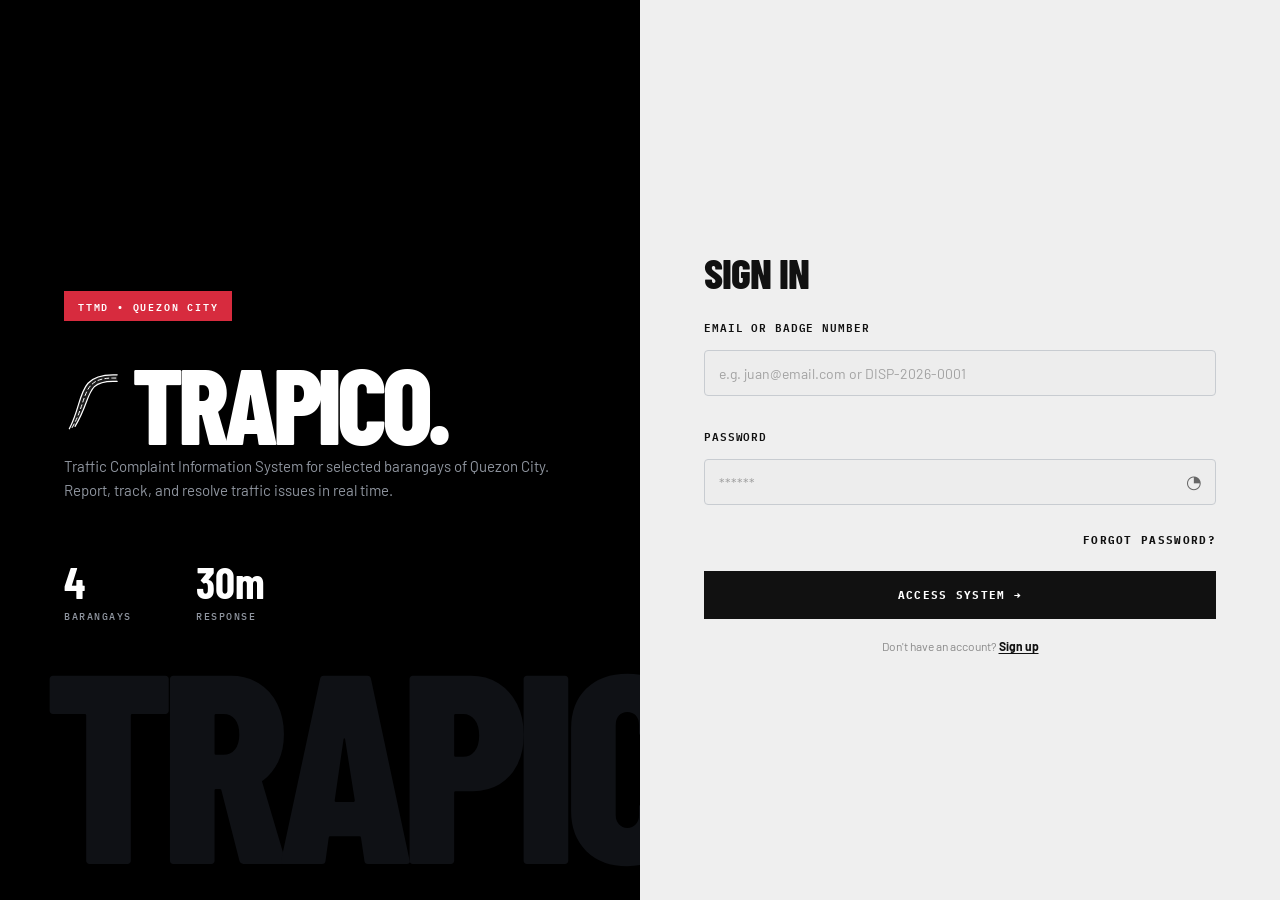
==== dispatch-login.html @ 2ed92a27 "Add files via upload" ====
<!DOCTYPE html>
<html lang="en">
<head>
  <meta charset="UTF-8" />
  <meta name="viewport" content="width=device-width, initial-scale=1.0" />
  <title>TRAPICO — Login</title>
  <link rel="preconnect" href="https://fonts.googleapis.com" />
  <link rel="preconnect" href="https://fonts.gstatic.com" crossorigin />
  <link href="https://fonts.googleapis.com/css2?family=Barlow+Condensed:wght@300;400;500;600;700;800&family=IBM+Plex+Mono:wght@300;400;500;600&family=Barlow:wght@300;400;500;600&display=swap" rel="stylesheet" />
  <link rel="stylesheet" href="base.css?v=20260527k" />
  <link rel="stylesheet" href="login.css?v=20260527q" />
</head>
<body data-role="dispatch">

<div class="login-page">
  <section class="login-left">
    <div class="login-left-inner">
      <div class="login-badge">TTMD • QUEZON CITY</div>
      <div style="display:flex;align-items:center;gap:14px;margin-bottom:4px">
        <img src="/logo.svg" alt="TRAPICO" style="height:56px;width:auto;filter:brightness(0) invert(1);flex-shrink:0" onerror="this.style.display='none'" />
        <h1 class="login-title" style="margin:0">TRAPICO.</h1>
      </div>
      <p class="login-sub">Traffic Complaint Information System for selected barangays of Quezon City. Report, track, and resolve traffic issues in real time.</p>
      <div class="login-stats" aria-label="System highlights">
        <div class="login-stat-block">
          <span class="login-stat-val">4</span>
          <span class="login-stat-label">BARANGAYS</span>
        </div>
        <div class="login-stat-block">
          <span class="login-stat-val">30m</span>
          <span class="login-stat-label">RESPONSE</span>
        </div>
      </div>
      <div class="login-watermark" aria-hidden="true">TRAPICO.</div>
    </div>
  </section>

  <section class="login-right">
    <div class="login-panel">
      <h2 class="login-form-title">SIGN IN</h2>

      <div class="login-form">
        <div id="forgot-inline-notif" class="forgot-inline-notif hidden" aria-live="polite">
          <span>Password reset instructions will be sent to your registered account email.</span>
          <button type="button" class="forgot-inline-close" onclick="dismissForgotNotif()" aria-label="Dismiss notification">✕</button>
        </div>


        <div class="form-group login-field-group">
          <label class="login-label" for="login-user">EMAIL OR BADGE NUMBER</label>
          <input id="login-user" class="login-input" type="text" placeholder="e.g. juan@email.com or DISP-2026-0001" autocomplete="username" />
        </div>


        <div class="form-group login-field-group">
          <label class="login-label" for="login-pass">PASSWORD</label>
          <div class="password-wrap">
            <input id="login-pass" class="login-input login-input-password" type="password" placeholder="******" autocomplete="current-password" />
            <button type="button" class="password-toggle" id="password-toggle" onclick="togglePasswordVisibility()" aria-label="Show password">◔</button>
          </div>
        </div>

        <div class="login-actions-row">
          <a href="#" class="forgot-link" onclick="openForgotModal(event)">FORGOT PASSWORD?</a>
        </div>

        <div id="login-error" class="login-error hidden">Email address or badge number and password are required.</div>

        <button class="login-submit" id="login-btn" onclick="doLogin()">ACCESS SYSTEM →</button>

        <div class="login-footer-copy">Don't have an account? <a href="DISPATCH/dispatch-signup.html" class="signup-link">Sign up</a></div>
      </div>
    </div>
  </section>

</div>

<div id="forgot-modal-overlay" class="login-modal-overlay hidden" onclick="closeForgotModal(event)" role="dialog" aria-modal="true" aria-labelledby="forgot-title">
  <div class="login-modal-card">
    <h3 id="forgot-title" class="login-modal-title">FORGOT PASSWORD</h3>
    <hr class="login-modal-divider" />
    <p class="login-modal-body">Enter your email address or badge number. We will send a working reset link to your registered email.</p>
    <div class="form-group login-field-group" style="margin-bottom:12px;">
      <label class="login-label" for="forgot-identifier">EMAIL OR BADGE NUMBER</label>
      <input id="forgot-identifier" class="login-input" type="text" placeholder="e.g. juan@email.com or DISP-2026-0001" />
    </div>
    <div id="forgot-status" class="login-error hidden" style="margin-bottom:10px;"></div>
    <button type="button" class="login-modal-close" onclick="submitForgotPassword()">SEND RESET LINK</button>
    <button type="button" class="login-modal-close" style="margin-top:8px;background:#7d838c" onclick="closeForgotModal()">CLOSE</button>
  </div>
</div>

<script src="data.js?v=20260510d"></script>
<script src="api.js?v=20260510d"></script>
<script src="login.js?v=20260510l"></script>
<script>
  (function removeDispatchHealthCheck() {
    function cleanup() {
      var wrap = document.getElementById('api-health-check-wrap');
      if (wrap) wrap.remove();

      var buttons = document.querySelectorAll('button');
      buttons.forEach(function (btn) {
        if ((btn.textContent || '').trim() === 'API HEALTH CHECK') {
          var parent = btn.parentElement;
          if (parent && (parent.style.position === 'fixed' || parent.style.zIndex === '9999')) {
            parent.remove();
          } else {
            btn.remove();
          }
        }
      });
    }

    if (document.readyState === 'loading') {
      document.addEventListener('DOMContentLoaded', cleanup);
    } else {
      cleanup();
    }

    setTimeout(cleanup, 50);
    setTimeout(cleanup, 250);
    setTimeout(cleanup, 800);
  })();
</script>
</body>
</html>
---- base.css ----
/* ── RESPONSIVE ALIGNMENT FIX ── */
@media (max-width: 900px) {
  .main-content, .page-body {
    margin: 0;
    padding: 0 0 0 0 !important;
    max-width: 100vw;
    width: 100vw;
    box-sizing: border-box;
  }
  .card, .assigned-card, .active-job-card, .task-card, .stat-card, .dashboard-card {
    margin: 0 0 12px 0;
    width: 100%;
    float: none;
    display: block;
    box-sizing: border-box;
  }
  .dash-grid, .analytics-grid {
    margin: 0;
    width: 100%;
    box-sizing: border-box;
  }
  .table-wrap {
    margin: 0;
    width: 100%;
    box-sizing: border-box;
  }
}
/* ── MOBILE MENU BUTTON ──────────────────────────────────── */
.menu-btn {
  display: none;
  background: none;
  border: none;
  font-size: 26px;
  margin-right: 12px;
  cursor: pointer;
  color: var(--ink);
  z-index: 300;
}
@media (max-width: 900px) {
  .menu-btn { display: inline-block; }
  .sidebar { box-shadow: 2px 0 16px rgba(0,0,0,0.12); }
  .sidebar.open { transform: translateX(0) !important; }
  .sidebar { transform: translateX(-100%); transition: transform 0.3s; }
  .main-content { margin-left: 0 !important; }
  body { overflow-x: hidden; }
}
/* ── UNIVERSAL RESPONSIVE ENHANCEMENTS ───────────────────── */
@media (max-width: 900px) {
  .sidebar {
    width: min(280px, 85vw);
    position: fixed;
    left: 0; top: 0; bottom: 0;
    z-index: 200;
    transform: translateX(-100%);
    transition: transform 0.3s;
    overflow-y: auto;
    pointer-events: none;
  }
  .sidebar.open { transform: translateX(0); pointer-events: auto; z-index: 301; }
  .main-content { margin-left: 0 !important; }
  .app-shell { flex-direction: column; }
  .topbar { padding: 0 12px; }

  /* Topbar sits above main content but below open sidebar */
  .topbar { position: sticky; top: 0; z-index: 250; }

  /* Backdrop: clicking outside closes sidebar */
  .sidebar-backdrop {
    display: none;
    position: fixed;
    inset: 0;
    background: rgba(0,0,0,0.35);
    z-index: 199;
  }
  .sidebar.open ~ .sidebar-backdrop,
  body.sidebar-open .sidebar-backdrop { display: block; }
}

@media (max-width: 700px) {
  .stats-row { grid-template-columns: 1fr; }
  .card, .assigned-card, .active-job-card, .task-card { padding: 12px !important; }
  .page-body { padding: 8px; }
  .card-head { flex-direction: column; align-items: flex-start; gap: 8px; }
  .form-row, .form-row-3 { grid-template-columns: 1fr; }
  .detail-grid { grid-template-columns: 1fr; }
  .officer-grid { grid-template-columns: 1fr; }
  .perf-grid { grid-template-columns: 1fr; }
}

@media (max-width: 540px) {
  .sidebar,
  .sidebar.open {
    width: 100vw !important;
    left: 0;
    right: 0;
    min-width: 0;
    max-width: 100vw;
  }
  .main-content { margin-left: 0 !important; }
  .topbar { flex-direction: row !important; height: 50px !important; min-height: 50px !important; padding: 0 6px !important; gap: 0 !important; }
  .notif-panel { position: fixed !important; top: 55px !important; right: 8px !important; left: 8px !important; width: auto !important; min-width: 0 !important; max-height: calc(100dvh - 72px) !important; overflow-y: auto !important; z-index: 400 !important; -webkit-overflow-scrolling: touch; }
  .user-chip { padding: 4px 6px; }
  .stats-row { gap: 8px; }
  .stat-card-val { font-size: 24px; }
  .card, .assigned-card, .active-job-card, .task-card { padding: 12px !important; }
  .empty-state { padding: 24px 4px; }
  .modal { max-width: 98vw; }
  .modal-head, .modal-body, .modal-footer { padding: 12px 10px; }
  .countdown-box { flex-direction: column; gap: 8px; padding: 8px; }
  .checkin-panel { padding: 10px; }
  .btn-primary, .btn-secondary, .btn-danger, .btn-success { width: 100%; min-width: 0; box-sizing: border-box; }
  .btn-row { flex-direction: column; gap: 8px; }
  .table-wrap { overflow-x: auto; -webkit-overflow-scrolling: touch; }
  table { font-size: 13px; }
}
/* ============================================================
   TRAPICO — Base CSS
   CSS custom properties, resets, and shared component styles.
   Imported by: civilian.css, dispatch.css, field.css
   ============================================================ */

@import url('https://fonts.googleapis.com/css2?family=Barlow+Condensed:wght@300;400;500;600;700;800&family=IBM+Plex+Mono:wght@300;400;500;600&family=Barlow:wght@300;400;500;600&display=swap');

/* ── DESIGN TOKENS ─────────────────────────────────────────── */
:root {
  --ink:        #0A0A0A;
  --ink-mid:    #1C1C1C;
  --ink-soft:   #2E2E2E;
  --steel:      #4A4A4A;
  --mist:       #8A8A8A;
  --border:     #D0D0D0;
  --surface:    #F7F7F7;
  --white:      #FFFFFF;
  --accent:     #E63946;
  --amber:      #F4A261;
  --green:      #2A9D5C;
  --blue:       #2563EB;
  --yellow:     #EAB308;

  --font-head:  'Barlow Condensed', sans-serif;
  --font-mono:  'IBM Plex Mono', monospace;
  --font-body:  'Barlow', sans-serif;

  --sidebar-w:  240px;
  --topbar-h:   60px;
}

/* ── RESETS ────────────────────────────────────────────────── */
*, *::before, *::after { box-sizing: border-box; margin: 0; padding: 0; }
html, body { height: 100%; }

body {
  font-family: var(--font-body);
  background: var(--surface);
  color: var(--ink);
  min-height: 100vh;
  overflow-x: hidden;
  -webkit-font-smoothing: antialiased;
}

h1, h2, h3, h4 {
  font-family: var(--font-head);
  font-weight: 700;
  letter-spacing: -0.02em;
}

a { text-decoration: none; color: inherit; }

.mono { font-family: var(--font-mono); }
.hidden { display: none !important; }

/* ── APP SHELL ─────────────────────────────────────────────── */
.app-shell {
  display: flex;
  min-height: 100vh;
}

/* ── SIDEBAR ───────────────────────────────────────────────── */
.sidebar {
  width: var(--sidebar-w);
  background: var(--ink);
  display: flex;
  flex-direction: column;
  position: fixed;
  top: 0; left: 0; bottom: 0;
  z-index: 100;
  overflow-y: auto;
  scrollbar-width: none;
}
.sidebar::-webkit-scrollbar { display: none; }

.sidebar-logo {
  padding: 24px 24px 20px;
  border-bottom: 1px solid rgba(255,255,255,0.07);
  flex-shrink: 0;
}
.sidebar-logo .mark {
  font-family: var(--font-head);
  font-weight: 800;
  font-size: 22px;
  color: var(--white);
  letter-spacing: -0.03em;
}
.sidebar-logo .sub {
  font-family: var(--font-mono);
  font-size: 10px;
  color: var(--mist);
  letter-spacing: 0.1em;
  text-transform: uppercase;
}

.sidebar-role-badge {
  margin: 16px 24px;
  background: rgba(255,255,255,0.06);
  border: 1px solid rgba(255,255,255,0.08);
  padding: 10px 14px;
  display: flex;
  align-items: center;
  gap: 10px;
  flex-shrink: 0;
}
.srb-icon { font-size: 18px; }
.srb-initials { font-family: var(--font-mono); }
.srb-name {
  font-family: var(--font-head);
  font-size: 14px;
  color: var(--white);
  font-weight: 600;
}
.srb-label {
  font-family: var(--font-mono);
  font-size: 10px;
  color: var(--mist);
  text-transform: uppercase;
  letter-spacing: 0.08em;
}

.sidebar-nav { flex: 1; padding: 12px 0; }

.nav-section-label {
  font-family: var(--font-mono);
  font-size: 10px;
  color: rgba(255,255,255,0.25);
  text-transform: uppercase;
  letter-spacing: 0.12em;
  padding: 16px 24px 6px;
}

.nav-item {
  display: flex;
  align-items: center;
  gap: 12px;
  padding: 12px 24px;
  cursor: pointer;
  color: rgba(255,255,255,0.55);
  font-size: 14px;
  font-weight: 500;
  transition: all 0.12s;
  position: relative;
  user-select: none;
  touch-action: manipulation;
  -webkit-tap-highlight-color: rgba(255,255,255,0.1);
  min-height: 44px;
}
.nav-item:hover { color: var(--white); background: rgba(255,255,255,0.04); }
.nav-item.active {
  color: var(--white);
  background: rgba(255,255,255,0.07);
}
.nav-item.active::before {
  content: '';
  position: absolute;
  left: 0; top: 0; bottom: 0;
  width: 3px;
  background: var(--accent);
}
.nav-icon { font-size: 15px; width: 20px; text-align: center; flex-shrink: 0; }

.nav-badge {
  margin-left: auto;
  background: var(--accent);
  color: var(--white);
  font-family: var(--font-mono);
  font-size: 10px;
  font-weight: 600;
  padding: 2px 7px;
  border-radius: 10px;
}

.sidebar-footer {
  padding: 16px 24px;
  border-top: 1px solid rgba(255,255,255,0.07);
  flex-shrink: 0;
}
.logout-btn {
  display: flex;
  align-items: center;
  gap: 10px;
  color: rgba(255,255,255,0.4);
  font-size: 13px;
  cursor: pointer;
  transition: color 0.12s;
}
.logout-btn:hover { color: var(--accent); }

/* ── MAIN CONTENT AREA ─────────────────────────────────────── */
.main-content {
  flex: 1;
  margin-left: var(--sidebar-w);
  display: flex;
  flex-direction: column;
  min-height: 100vh;
}

/* ── TOPBAR ────────────────────────────────────────────────── */
.topbar {
  height: var(--topbar-h);
  background: var(--white);
  border-bottom: 1px solid var(--border);
  display: flex;
  align-items: center;
  justify-content: space-between;
  padding: 0 32px;
  position: sticky;
  top: 0;
  z-index: 50;
}

#topbar-title {
  font-family: var(--font-head);
  font-size: 20px;
  font-weight: 700;
  letter-spacing: -0.02em;
}

.topbar-right {
  display: flex;
  align-items: center;
  gap: 16px;
  position: relative;
}

.notif-btn {
  width: 36px; height: 36px;
  display: flex; align-items: center; justify-content: center;
  border: 1.5px solid var(--border);
  cursor: pointer;
  position: relative;
  font-size: 16px;
  transition: border-color 0.12s;
}
.notif-btn:hover { border-color: var(--ink); }
.notif-dot {
  position: absolute;
  top: 4px; right: 4px;
  width: 8px; height: 8px;
  background: var(--accent);
  border-radius: 50%;
  border: 1.5px solid var(--white);
}

.notif-panel {
  position: absolute;
  top: 46px; right: 0;
  width: 340px;
  background: var(--white);
  border: 1.5px solid var(--border);
  box-shadow: 0 8px 32px rgba(0,0,0,0.12);
  z-index: 200;
  animation: fadeIn 0.15s ease;
}
.notif-head {
  padding: 14px 16px;
  border-bottom: 1px solid var(--border);
  font-family: var(--font-head);
  font-size: 15px;
  font-weight: 700;
}
.notif-item {
  padding: 12px 16px;
  border-bottom: 1px solid var(--surface);
  display: flex;
  gap: 10px;
}
.notif-dot-inline {
  width: 6px; height: 6px;
  border-radius: 50%;
  background: var(--accent);
  flex-shrink: 0;
  margin-top: 5px;
}
.notif-msg { font-size: 13px; color: var(--steel); }
.notif-time {
  font-family: var(--font-mono);
  font-size: 11px;
  color: var(--mist);
  margin-top: 2px;
}

.user-chip {
  display: flex; align-items: center; gap: 8px;
  padding: 4px 12px 4px 4px;
  border: 1.5px solid var(--border);
  cursor: pointer;
}
.user-avatar {
  width: 28px; height: 28px;
  background: var(--ink);
  display: flex; align-items: center; justify-content: center;
  font-size: 11px;
  color: var(--white);
  font-family: var(--font-mono);
  font-weight: 600;
}
.user-chip-name { font-size: 13px; font-weight: 600; }

/* ── PAGE BODY ─────────────────────────────────────────────── */
.page-body { padding: 32px; flex: 1; }

/* ── SECTION ANIMATION ─────────────────────────────────────── */
.page-section { animation: fadeIn 0.2s ease; }

/* ── STAT CARDS ────────────────────────────────────────────── */
.stats-row {
  display: grid;
  grid-template-columns: repeat(auto-fit, minmax(180px, 1fr));
  gap: 16px;
  margin-bottom: 32px;
}

.stat-card {
  background: var(--white);
  border: 1px solid var(--border);
  padding: 20px 24px;
}
.stat-card-label {
  font-family: var(--font-mono);
  font-size: 11px;
  text-transform: uppercase;
  letter-spacing: 0.1em;
  color: var(--mist);
  margin-bottom: 8px;
}
.stat-card-val {
  font-family: var(--font-head);
  font-size: 36px;
  font-weight: 800;
  color: var(--ink);
  line-height: 1;
}
.stat-card-val .unit { font-size: 18px; }
.stat-card-sub { font-size: 12px; color: var(--mist); margin-top: 4px; }

.stat-card.accent .stat-card-val { color: var(--accent); }
.stat-card.green  .stat-card-val { color: var(--green);  }
.stat-card.blue   .stat-card-val { color: var(--blue);   }
.stat-card.amber  .stat-card-val { color: var(--amber);  }

/* ── CARDS / PANELS ────────────────────────────────────────── */
.card {
  background: var(--white);
  border: 1px solid var(--border);
  padding: 24px;
  margin-bottom: 24px;
}

.card-head {
  display: flex;
  align-items: center;
  justify-content: space-between;
  margin-bottom: 20px;
  padding-bottom: 16px;
  border-bottom: 1px solid var(--border);
}

.card-title {
  font-family: var(--font-head);
  font-size: 16px;
  font-weight: 700;
}

/* ── TABLES ────────────────────────────────────────────────── */
.table-wrap { overflow-x: auto; }

table {
  width: 100%;
  border-collapse: collapse;
}

thead tr { border-bottom: 2px solid var(--ink); }

th {
  font-family: var(--font-mono);
  font-size: 11px;
  font-weight: 600;
  text-transform: uppercase;
  letter-spacing: 0.1em;
  color: var(--steel);
  padding: 10px 14px;
  text-align: left;
  white-space: nowrap;
}

td {
  padding: 12px 14px;
  font-size: 13px;
  color: var(--ink);
  border-bottom: 1px solid var(--surface);
  vertical-align: middle;
}

tr:hover td { background: #FAFAFA; }

.track-id {
  font-family: var(--font-mono);
  font-size: 12px;
  font-weight: 500;
  color: var(--ink);
}

/* ── BADGES ────────────────────────────────────────────────── */
.badge {
  display: inline-flex;
  align-items: center;
  font-family: var(--font-mono);
  font-size: 10px;
  font-weight: 600;
  letter-spacing: 0.08em;
  text-transform: uppercase;
  padding: 3px 10px;
  border-radius: 2px;
  white-space: nowrap;
}

.badge-submitted  { background: #EEF2FF; color: #4F46E5; }
.badge-verified   { background: #ECFDF5; color: #065F46; }
.badge-assigned   { background: #FEF3C7; color: #92400E; }
.badge-progress   { background: #FFF7ED; color: #C2410C; }
.badge-resolved   { background: #D1FAE5; color: #065F46; }
.badge-closed     { background: #F3F4F6; color: #374151; }
.badge-rejected   { background: #FEE2E2; color: #991B1B; }
.badge-cancelled  { background: #F9FAFB; color: #6B7280; }
.badge-urgent     { background: #FEE2E2; color: var(--accent); }
.badge-high       { background: #FFF7ED; color: #C2410C; }
.badge-medium     { background: #FEFCE8; color: #A16207; }
.badge-low        { background: #F0FDF4; color: #166534; }

.priority-dot {
  width: 7px; height: 7px;
  border-radius: 50%;
  display: inline-block;
  margin-right: 5px;
}
.dot-urgent { background: var(--accent); }
.dot-high   { background: #F97316; }
.dot-medium { background: var(--yellow); }
.dot-low    { background: var(--green); }

.badge-row {
  display: flex;
  gap: 8px;
  flex-wrap: wrap;
  margin-bottom: 16px;
}

.dup-flag {
  display: inline-flex; align-items: center; gap: 5px;
  background: #FFF7ED;
  border: 1px solid #FDBA74;
  padding: 2px 8px;
  font-family: var(--font-mono);
  font-size: 10px;
  color: #92400E;
}

/* ── BUTTONS ───────────────────────────────────────────────── */
.btn-primary {
  padding: 13px 28px;
  background: var(--ink);
  color: var(--white);
  font-family: var(--font-head);
  font-weight: 700;
  font-size: 16px;
  letter-spacing: 0.05em;
  border: none;
  cursor: pointer;
  transition: background 0.15s;
  text-transform: uppercase;
}
.btn-primary:hover { background: var(--steel); }

.btn-secondary {
  padding: 10px 20px;
  background: transparent;
  color: var(--ink);
  font-family: var(--font-head);
  font-weight: 600;
  font-size: 14px;
  letter-spacing: 0.04em;
  border: 1.5px solid var(--ink);
  cursor: pointer;
  transition: all 0.15s;
  text-transform: uppercase;
}
.btn-secondary:hover { background: var(--ink); color: var(--white); }

.btn-danger {
  padding: 10px 20px;
  background: var(--accent);
  color: var(--white);
  font-family: var(--font-head);
  font-weight: 600;
  font-size: 14px;
  letter-spacing: 0.04em;
  border: none;
  cursor: pointer;
  transition: opacity 0.15s;
  text-transform: uppercase;
}
.btn-danger:hover { opacity: 0.85; }

.btn-success {
  padding: 10px 20px;
  background: var(--green);
  color: var(--white);
  font-family: var(--font-head);
  font-weight: 600;
  font-size: 14px;
  border: none;
  cursor: pointer;
  transition: opacity 0.15s;
  text-transform: uppercase;
}
.btn-success:hover { opacity: 0.85; }

.btn-sm { padding: 7px 14px !important; font-size: 12px !important; }

.btn-row {
  display: flex;
  gap: 10px;
  flex-wrap: wrap;
  justify-content: flex-end;
}

/* ── FORM ELEMENTS ─────────────────────────────────────────── */
.form-group {
  display: flex;
  flex-direction: column;
  gap: 6px;
  margin-bottom: 16px;
}

.form-group label {
  font-family: var(--font-mono);
  font-size: 11px;
  text-transform: uppercase;
  letter-spacing: 0.1em;
  color: var(--steel);
}

.form-input {
  padding: 11px 14px;
  border: 1.5px solid var(--border);
  font-family: var(--font-body);
  font-size: 14px;
  color: var(--ink);
  background: var(--white);
  outline: none;
  transition: border-color 0.15s;
  width: 100%;
}
.form-input:focus { border-color: var(--ink); }

textarea.form-input { resize: vertical; min-height: 80px; }

/* ── PASSWORD WRAP + EYE TOGGLE (used in all change-password modals) ── */
.password-wrap {
  position: relative;
}
.password-wrap .form-input {
  padding-right: 44px;
}
.password-toggle {
  appearance: none;
  -webkit-appearance: none;
  position: absolute;
  right: 10px;
  top: 50%;
  transform: translateY(-50%);
  border: 0;
  background: transparent;
  color: var(--mist);
  font-size: 18px;
  cursor: pointer;
  padding: 4px;
  line-height: 1;
}
.password-toggle:hover { color: var(--ink); }

.form-select {
  padding: 11px 36px 11px 14px;
  border: 1.5px solid var(--border);
  font-family: var(--font-body);
  font-size: 14px;
  color: var(--ink);
  background: var(--white) url("data:image/svg+xml,%3Csvg xmlns='http://www.w3.org/2000/svg' width='12' height='8' viewBox='0 0 12 8'%3E%3Cpath d='M1 1l5 5 5-5' stroke='%238A8A8A' fill='none' stroke-width='1.5'/%3E%3C/svg%3E") no-repeat right 14px center;
  outline: none;
  appearance: none;
  width: 100%;
  transition: border-color 0.15s;
}
.form-select:focus { border-color: var(--ink); }

.form-row {
  display: grid;
  grid-template-columns: 1fr 1fr;
  gap: 16px;
}

.form-row-3 { grid-template-columns: 1fr 1fr 1fr; }

.char-count {
  font-family: var(--font-mono);
  font-size: 11px;
  color: var(--mist);
  text-align: right;
  margin-top: 4px;
}

/* ── PRIORITY PILLS ────────────────────────────────────────── */
.priority-pills { display: flex; gap: 8px; flex-wrap: wrap; }

.priority-pill {
  padding: 6px 16px;
  border: 1.5px solid var(--border);
  cursor: pointer;
  font-size: 13px;
  font-weight: 600;
  transition: all 0.12s;
  font-family: var(--font-head);
  letter-spacing: 0.04em;
  user-select: none;
}

.priority-pill[data-p="low"].sel    { background:#DCFCE7; border-color:var(--green);  color:var(--green); }
.priority-pill[data-p="medium"].sel { background:#FEF9C3; border-color:var(--yellow); color:#A16207; }
.priority-pill[data-p="high"].sel   { background:#FFEDD5; border-color:#F97316;       color:#C2410C; }
.priority-pill[data-p="urgent"].sel { background:#FEE2E2; border-color:var(--accent); color:var(--accent); }

/* ── TOGGLE SWITCH ─────────────────────────────────────────── */
.toggle-row { display: flex; align-items: center; gap: 10px; }

.toggle-switch {
  position: relative;
  width: 40px; height: 22px;
  flex-shrink: 0;
}
.toggle-switch input { opacity: 0; width: 0; height: 0; position: absolute; }

.toggle-slider {
  position: absolute; inset: 0;
  background: var(--border);
  cursor: pointer;
  transition: 0.2s;
  border-radius: 22px;
}
.toggle-slider::before {
  content: '';
  position: absolute;
  height: 16px; width: 16px;
  left: 3px; bottom: 3px;
  background: var(--white);
  transition: 0.2s;
  border-radius: 50%;
}
input:checked + .toggle-slider { background: var(--ink); }
input:checked + .toggle-slider::before { transform: translateX(18px); }

/* ── TABS ──────────────────────────────────────────────────── */
.tabs {
  display: flex;
  border-bottom: 2px solid var(--border);
  margin-bottom: 24px;
}

.tab {
  padding: 12px 20px;
  font-family: var(--font-head);
  font-size: 14px;
  font-weight: 600;
  color: var(--mist);
  cursor: pointer;
  letter-spacing: 0.04em;
  text-transform: uppercase;
  border-bottom: 2px solid transparent;
  margin-bottom: -2px;
  transition: all 0.12s;
  user-select: none;
}
.tab:hover { color: var(--ink); }
.tab.active { color: var(--ink); border-bottom-color: var(--ink); }

/* ── MAP PLACEHOLDER ───────────────────────────────────────── */
.map-placeholder {
  background: #E8E8E8;
  border: 1.5px solid var(--border);
  height: 200px;
  display: flex; align-items: center; justify-content: center;
  flex-direction: column; gap: 8px;
  color: var(--steel); font-size: 13px;
  position: relative; overflow: hidden;
}
.map-placeholder::before {
  content: '';
  position: absolute; inset: 0;
  background:
    repeating-linear-gradient(0deg,   transparent, transparent 28px, rgba(0,0,0,0.04) 29px),
    repeating-linear-gradient(90deg,  transparent, transparent 28px, rgba(0,0,0,0.04) 29px);
}
.map-icon  { font-size: 28px; position: relative; z-index: 1; }
.map-label { position: relative; z-index: 1; font-family: var(--font-mono); font-size: 12px; }
.map-sub   { position: relative; z-index: 1; font-size: 11px; color: var(--mist); }

/* ── UPLOAD BOX ────────────────────────────────────────────── */
.upload-box {
  border: 2px dashed var(--border);
  padding: 28px;
  display: flex; align-items: center; justify-content: center;
  flex-direction: column; gap: 8px;
  cursor: pointer;
  transition: border-color 0.12s;
}
.upload-box:hover { border-color: var(--ink); }
.upload-icon { font-size: 28px; }
.upload-text { font-size: 13px; color: var(--mist); }
.upload-sub  { font-family: var(--font-mono); font-size: 11px; color: var(--border); }

/* ── ALERT BOXES ───────────────────────────────────────────── */
.alert {
  padding: 12px 16px;
  display: flex; align-items: flex-start; gap: 10px;
  font-size: 13px;
  margin-bottom: 16px;
  border-left: 3px solid;
  line-height: 1.5;
}
.alert-warn    { background: #FFF7ED; border-color: var(--amber); color: #92400E; }
.alert-danger  { background: #FFF1F2; border-color: var(--accent); color: #9F1239; }
.alert-info    { background: #EFF6FF; border-color: var(--blue);   color: #1E40AF; }
.alert-success { background: #F0FDF4; border-color: var(--green);  color: #065F46; }

/* ── PERFORMANCE BARS ──────────────────────────────────────── */
.perf-bar-row { margin-bottom: 14px; }

.perf-bar-label {
  display: flex; justify-content: space-between;
  font-size: 13px;
  margin-bottom: 6px;
}

.perf-bar-track {
  height: 6px;
  background: var(--surface);
  border: 1px solid var(--border);
}
.perf-bar-fill {
  height: 100%;
  background: var(--ink);
  transition: width 1s ease;
}

/* ── TIMELINE ──────────────────────────────────────────────── */
.timeline { display: flex; flex-direction: column; }

.timeline-item {
  display: flex; gap: 16px; align-items: flex-start;
  position: relative;
}
.timeline-item::before {
  content: '';
  position: absolute;
  left: 11px; top: 26px; bottom: -4px;
  width: 1px;
  background: var(--border);
}
.timeline-item:last-child::before { display: none; }

.tl-dot {
  width: 24px; height: 24px; border-radius: 50%;
  background: var(--surface);
  border: 2px solid var(--border);
  flex-shrink: 0;
  display: flex; align-items: center; justify-content: center;
  font-size: 11px; margin-top: 2px;
}
.tl-dot.done     { background: var(--green);  border-color: var(--green);  color: var(--white); }
.tl-dot.rejected { background: var(--accent); border-color: var(--accent); color: var(--white); }

.tl-content { padding-bottom: 20px; flex: 1; }
.tl-label { font-family: var(--font-head); font-size: 15px; font-weight: 600; }
.tl-time  { font-family: var(--font-mono); font-size: 11px; color: var(--mist); margin-top: 2px; }
.tl-note  { font-size: 13px; color: var(--steel); margin-top: 6px; }

/* ── MODAL ─────────────────────────────────────────────────── */
.modal-overlay {
  position: fixed; inset: 0;
  background: rgba(0,0,0,0.6);
  z-index: 500;
  display: flex; align-items: center; justify-content: center;
  padding: 24px;
  backdrop-filter: blur(2px);
  animation: fadeIn 0.15s ease;
}

.modal {
  background: var(--white);
  width: 100%;
  max-width: 560px;
  max-height: 90vh;
  overflow-y: auto;
}
.modal.modal-lg { max-width: 680px; }

.modal-head {
  display: flex; align-items: center; justify-content: space-between;
  padding: 20px 24px;
  border-bottom: 2px solid var(--ink);
  position: sticky; top: 0; background: var(--white); z-index: 1;
}

.modal-title { font-family: var(--font-head); font-size: 20px; font-weight: 700; }
.modal-subtitle { font-size: 13px; color: var(--mist); margin-top: 2px; }

.modal-close {
  cursor: pointer; font-size: 20px; color: var(--steel);
  transition: color 0.12s;
  background: none; border: none;
  line-height: 1;
}
.modal-close:hover { color: var(--accent); }

.modal-body { padding: 24px; }
.modal-footer {
  padding: 16px 24px;
  border-top: 1px solid var(--border);
  display: flex; gap: 12px; justify-content: flex-end;
  position: sticky; bottom: 0; background: var(--white);
}

/* ── RATING STARS ──────────────────────────────────────────── */
.rating-section { margin-top: 20px; padding-top: 20px; border-top: 1px solid var(--border); }
.star-row { font-size: 28px; letter-spacing: 4px; cursor: pointer; margin-top: 6px; }
.star { color: var(--border); transition: color 0.1s; }
.star.filled { color: var(--amber); }

/* ── COUNTDOWN ─────────────────────────────────────────────── */
.countdown-box {
  background: var(--ink);
  color: var(--white);
  padding: 16px 24px;
  display: flex; align-items: center; gap: 20px;
  margin-bottom: 16px;
}
.countdown-val {
  font-family: var(--font-mono);
  font-size: 32px;
  font-weight: 600;
  color: var(--amber);
  min-width: 80px;
}
.countdown-val.urgent { color: var(--accent); }
.countdown-label { font-size: 13px; color: rgba(255,255,255,0.6); }
.countdown-meta  { margin-left: auto; font-size: 12px; color: rgba(255,255,255,0.4); text-align: right; }

/* ── CHECK-IN PANEL ────────────────────────────────────────── */
.checkin-panel {
  background: var(--surface);
  border: 1.5px solid var(--border);
  padding: 24px;
  text-align: center;
  margin-bottom: 20px;
}
.checkin-title { font-family: var(--font-head); font-size: 16px; font-weight: 700; margin-bottom: 6px; }
.checkin-sub   { font-size: 13px; color: var(--mist); margin-bottom: 16px; }
.checkin-status { font-size: 14px; margin-top: 12px; min-height: 20px; }
.checkin-status.ok  { color: var(--green); }
.checkin-status.err { color: var(--accent); }

/* ── OFFICER CARDS ─────────────────────────────────────────── */
.officer-grid {
  display: grid;
  grid-template-columns: repeat(auto-fill, minmax(220px, 1fr));
  gap: 12px;
}

.officer-card {
  border: 1.5px solid var(--border);
  padding: 16px;
  cursor: pointer;
  transition: all 0.12s;
}
.officer-card:hover { border-color: var(--ink); }
.officer-card.selected { border-color: var(--green); background: #F0FDF4; }
.officer-card.disabled { opacity: 0.45; cursor: not-allowed; }

.officer-name   { font-family: var(--font-head); font-size: 15px; font-weight: 700; }
.officer-meta   { font-family: var(--font-mono); font-size: 11px; color: var(--mist); margin-top: 4px; }
.officer-status { font-size: 12px; font-weight: 600; margin-top: 6px; }
.officer-status.available { color: var(--green); }
.officer-status.busy      { color: var(--mist);  }

/* ── ANALYTICS BAR CHART ───────────────────────────────────── */
.bar-chart {
  display: flex;
  align-items: flex-end;
  gap: 6px;
  height: 120px;
  padding: 0 4px;
}
.bar-col {
  flex: 1;
  display: flex;
  flex-direction: column;
  align-items: center;
  gap: 4px;
  height: 100%;
  justify-content: flex-end;
}
.bar-fill {
  width: 100%;
  min-width: 6px;
  transition: height 0.8s ease;
}

.chart-weeks {
  display: flex; justify-content: space-between;
  margin-top: 8px;
  font-family: var(--font-mono);
  font-size: 11px;
  color: var(--mist);
}

/* ── COMPLAINT CARD (Field Officer task card) ──────────────── */
.task-card {
  display: flex;
  align-items: center;
  gap: 14px;
  padding: 14px;
  border: 1px solid var(--border);
  margin-bottom: 10px;
  transition: border-color 0.12s;
}
.task-card:hover { border-color: var(--steel); }
.task-card.priority-top { border-left: 3px solid var(--amber); }

.task-num {
  font-family: var(--font-head);
  font-size: 28px;
  font-weight: 800;
  color: var(--border);
  width: 28px;
  text-align: center;
  flex-shrink: 0;
}

.task-body { flex: 1; min-width: 0; }
.task-body .task-id   { font-family: var(--font-mono); font-size: 12px; font-weight: 500; }
.task-body .task-cat  { font-size: 13px; font-weight: 600; margin-top: 4px; }
.task-body .task-meta { font-size: 12px; color: var(--mist); margin-top: 2px; }

.task-actions { display: flex; flex-direction: column; gap: 6px; flex-shrink: 0; }

/* ── EMPTY STATE ───────────────────────────────────────────── */
.empty-state { padding: 60px 24px; text-align: center; color: var(--mist); }
.empty-icon  { font-size: 48px; margin-bottom: 16px; }
.empty-title { font-family: var(--font-head); font-size: 20px; color: var(--steel); margin-bottom: 8px; }
.empty-sub   { font-size: 13px; }

/* ── SECTION LABEL ─────────────────────────────────────────── */
.section-title {
  font-family: var(--font-head);
  font-size: 15px;
  font-weight: 700;
  margin-bottom: 12px;
}
.section-sub {
  font-family: var(--font-mono);
  font-size: 11px;
  color: var(--mist);
  text-transform: uppercase;
  letter-spacing: 0.1em;
}

/* ── COMPLAINT DETAIL GRID ─────────────────────────────────── */
.detail-grid {
  display: grid;
  grid-template-columns: 1fr 1fr;
  gap: 12px;
  margin-bottom: 16px;
}
.detail-item label {
  font-family: var(--font-mono);
  font-size: 11px;
  color: var(--mist);
  text-transform: uppercase;
  letter-spacing: 0.08em;
  display: block;
  margin-bottom: 3px;
}
.detail-item span { font-size: 14px; font-weight: 600; }

.complaint-desc {
  padding: 12px;
  background: var(--surface);
  border: 1px solid var(--border);
  font-size: 13px;
  line-height: 1.6;
  margin-bottom: 16px;
}

/* ── MULTI-STEP STEPPER ────────────────────────────────────── */
.stepper {
  display: flex;
  align-items: center;
  margin-bottom: 32px;
}
.step { display: flex; align-items: center; gap: 8px; }
.step-num {
  width: 28px; height: 28px; border-radius: 50%;
  border: 2px solid var(--border);
  display: flex; align-items: center; justify-content: center;
  font-family: var(--font-mono); font-size: 12px; font-weight: 600;
  color: var(--mist);
}
.step.active .step-num { background: var(--ink); border-color: var(--ink); color: var(--white); }
.step.done .step-num   { background: var(--green); border-color: var(--green); color: var(--white); }
.step-label {
  font-family: var(--font-head); font-size: 13px; font-weight: 600;
  color: var(--mist); text-transform: uppercase; letter-spacing: 0.04em;
}
.step.active .step-label { color: var(--ink); }
.step-line { flex: 1; height: 1px; background: var(--border); margin: 0 10px; }

/* ── TOAST ─────────────────────────────────────────────────── */
.toast {
  position: fixed;
  bottom: 32px; right: 32px;
  background: var(--ink);
  color: var(--white);
  padding: 14px 20px;
  font-size: 13px;
  z-index: 999;
  max-width: 380px;
  box-shadow: 0 8px 32px rgba(0,0,0,0.3);
  opacity: 0;
  transform: translateY(8px);
  transition: opacity 0.2s ease, transform 0.2s ease;
}
.toast.toast-visible { opacity: 1; transform: translateY(0); }

/* ── KEYFRAMES ─────────────────────────────────────────────── */
@keyframes fadeIn {
  from { opacity: 0; transform: translateY(6px); }
  to   { opacity: 1; transform: translateY(0); }
}

/* ── RESPONSIVE ────────────────────────────────────────────── */
@media (max-width: 900px) {
  :root { --sidebar-w: 200px; }
}

@media (max-width: 640px) {
  .sidebar { transform: translateX(-100%); transition: transform 0.25s ease; }
  .sidebar.open { transform: translateX(0); }
  .main-content { margin-left: 0 !important; }
  .form-row, .form-row-3 { grid-template-columns: 1fr; }
  .stats-row { grid-template-columns: 1fr 1fr; }
  .page-body { padding: 16px; }
  .detail-grid { grid-template-columns: 1fr; }
}

/* ═══════════════════════════════════════════════════════════
   MOBILE ENHANCEMENTS — clean, presentable layout on phones
   All rules here are inside media queries (desktop unchanged)
═══════════════════════════════════════════════════════════ */

/* ── Topbar: single-row layout on all mobile sizes ── */
@media (max-width: 900px) {
  .topbar {
    display: flex !important;
    flex-direction: row !important;
    align-items: center !important;
    height: 56px !important;
    min-height: 56px !important;
    padding: 0 12px !important;
    box-sizing: border-box;
  }
  .topbar-flex-row {
    display: flex;
    flex-direction: row;
    align-items: center;
    gap: 10px;
    flex: 1 1 auto;
    min-width: 0;
    overflow: hidden;
  }
  #topbar-title {
    font-size: 19px;
    font-weight: 700;
    letter-spacing: 0.2px;
    white-space: nowrap;
    overflow: hidden;
    text-overflow: ellipsis;
    flex: 1;
    min-width: 0;
  }
  .topbar-right {
    display: flex;
    align-items: center;
    gap: 8px;
    flex-shrink: 0;
    margin-left: auto;
  }
  .menu-btn {
    display: flex !important;
    align-items: center;
    justify-content: center;
    font-size: 26px;
    padding: 8px 10px;
    min-height: 44px;
    min-width: 44px;
    margin: 0 2px 0 0;
    touch-action: manipulation;
    -webkit-tap-highlight-color: rgba(0,0,0,0.06);
    cursor: pointer;
  }

  /* Nav items — generous touch targets */
  .nav-item {
    min-height: 50px !important;
    padding: 14px 24px !important;
    font-size: 15px;
    letter-spacing: 0.01em;
    touch-action: manipulation;
    -webkit-tap-highlight-color: rgba(255,255,255,0.08);
    cursor: pointer;
  }
  .logout-btn {
    min-height: 44px;
    padding: 14px 0;
    touch-action: manipulation;
  }

  /* Sidebar: clean overlay appearance */
  .sidebar {
    box-shadow: 4px 0 24px rgba(0,0,0,0.18);
  }
  .sidebar-logo { padding: 20px 20px 16px; }
  .sidebar-role-badge { margin: 10px 16px 4px; }
  .nav-section-label { padding: 14px 20px 4px; }

  /* Backdrop: slightly darker for clarity */
  .sidebar-backdrop { background: rgba(0,0,0,0.42); }

  /* Page body */
  .page-body { padding: 14px 12px !important; }

  /* Stats row: 2-col on tablet */
  .stats-row { grid-template-columns: 1fr 1fr; gap: 10px; margin-bottom: 16px; }

  /* Cards */
  .card { padding: 16px !important; margin-bottom: 14px; }
  .card-head { margin-bottom: 14px; padding-bottom: 12px; }

  /* Tables */
  .table-wrap { overflow-x: auto; -webkit-overflow-scrolling: touch; border-radius: 0; }
  table { min-width: 480px; }
  th, td { padding: 10px 12px; }

  /* Topbar title min font */
  #topbar-title { font-size: 18px; }

  /* Notification panel: fixed to viewport so it doesn't overflow topbar's stacking context */
  .notif-panel {
    position: fixed !important;
    top: 58px !important;
    right: 8px !important;
    left: 8px !important;
    width: auto !important;
    min-width: 0 !important;
    max-height: calc(100dvh - 78px) !important;
    overflow-y: auto !important;
    z-index: 400 !important;
    -webkit-overflow-scrolling: touch;
  }

  /* User chip: hide name on tablet if tight */
  .user-chip-name { max-width: 100px; overflow: hidden; text-overflow: ellipsis; white-space: nowrap; }
}

@media (max-width: 540px) {
  /* Topbar: compact for small phones */
  .topbar {
    height: 50px !important;
    min-height: 50px !important;
    padding: 0 6px !important;
  }
  #topbar-title { font-size: 16px !important; }
  .menu-btn { font-size: 22px !important; padding: 8px !important; }
  .user-chip-name { display: none; }
  .notif-btn { width: 34px; height: 34px; font-size: 15px; }

  /* Nav items: slightly larger on tiny phones */
  .nav-item { font-size: 14px !important; padding: 13px 18px !important; }

  /* Stats: 2-col on small phone */
  .stats-row { grid-template-columns: 1fr 1fr !important; gap: 8px !important; }
  .stat-card { padding: 14px 12px !important; }
  .stat-card-val { font-size: 26px !important; }

  /* Page body */
  .page-body { padding: 10px 8px !important; }

  /* Cards */
  .card { padding: 12px !important; margin-bottom: 10px; }
  .card-head { flex-direction: row !important; flex-wrap: wrap; gap: 8px; }
  .card-title { font-size: 15px; }

  /* Tables */
  table { font-size: 12px; min-width: 420px; }
  th { font-size: 10px; padding: 8px 10px; }
  td { padding: 9px 10px; }

  /* Modals */
  .modal { max-width: 98vw !important; }
  .modal-head { padding: 14px 14px; }
  .modal-body { padding: 14px; }
  .modal-footer { padding: 12px 14px; flex-direction: row; flex-wrap: wrap; gap: 8px; }
  .modal-footer .btn-primary,
  .modal-footer .btn-secondary { flex: 1; min-width: 100px; }

  /* Forms */
  .form-input, .form-select { font-size: 15px; padding: 12px 12px; }
  .form-group label { font-size: 10px; }

  /* Priority pills */
  .priority-pills { gap: 6px; }
  .priority-pill { padding: 8px 12px; font-size: 13px; }

  /* Badges */
  .badge { font-size: 10px; padding: 3px 8px; }

  /* Toast */
  .toast { bottom: 16px; right: 8px; left: 8px; max-width: 100%; }

  /* Sidebar footer */
  .sidebar-footer { padding: 14px 18px; }
  .logout-btn { font-size: 13px; }
  .sidebar-logo { padding: 16px 18px 12px; }
  .sidebar-role-badge { margin: 8px 14px 2px; padding: 8px 10px; }
}
---- login.css ----
/* ============================================================
   TRAPICO — Login Page Styles
   ============================================================ */

.login-page {
  height: 100vh;
  background: #000000;
  display: grid;
  grid-template-columns: 1fr 1fr;
  overflow: hidden;
}

.login-left {
  position: relative;
  overflow: hidden;
  background: #000000;
  color: #ffffff;
}

.login-left-inner {
  min-height: 100%;
  display: flex;
  flex-direction: column;
  justify-content: center;
  padding: 72px 64px 56px;
  position: relative;
  z-index: 1;
}

.login-badge {
  width: fit-content;
  padding: 7px 14px;
  border-radius: 999px;
  background: #d72b3e;
  color: #ffffff;
  font-family: var(--font-mono);
  font-size: 10px;
  font-weight: 600;
  letter-spacing: 0.18em;
  text-transform: uppercase;
  margin-bottom: 28px;
  box-shadow: 0 10px 24px rgba(170, 34, 34, 0.22);
}

.login-title {
  font-family: var(--font-head);
  font-size: clamp(72px, 8vw, 110px);
  line-height: 0.9;
  letter-spacing: -0.05em;
  font-weight: 800;
  margin-bottom: 18px;
}

.login-sub {
  max-width: 520px;
  color: #b0b0b0;
  font-size: 15px;
  line-height: 1.75;
  margin-bottom: 56px;
}

.login-stats {
  display: flex;
  gap: 40px;
  flex-wrap: wrap;
}

.login-stat-block {
  min-width: 92px;
}

.login-stat-val {
  display: block;
  color: #ffffff;
  font-family: var(--font-head);
  font-size: 40px;
  font-weight: 700;
  line-height: 1;
}

.login-stat-label {
  display: block;
  margin-top: 6px;
  color: #6f6f6f;
  font-family: var(--font-mono);
  font-size: 10px;
  font-weight: 500;
  letter-spacing: 0.15em;
  text-transform: uppercase;
}

.login-watermark {
  position: absolute;
  right: -74px;
  top: 50%;
  transform: translateY(-50%) rotate(90deg);
  transform-origin: center;
  font-family: var(--font-head);
  font-size: clamp(120px, 16vw, 230px);
  font-weight: 800;
  color: #222222;
  letter-spacing: -0.05em;
  white-space: nowrap;
  pointer-events: none;
  user-select: none;
}

.login-right {
  position: relative;
  background: #f8f9fa;
  display: flex;
  align-items: center;
  justify-content: center;
  padding: 48px 56px;
  overflow: hidden;
}

.login-panel {
  width: min(100%, 390px);
  position: relative;
}

.login-kicker {
  margin-bottom: 14px;
  color: #8a8a8a;
  font-family: var(--font-mono);
  font-size: 10px;
  font-weight: 600;
  letter-spacing: 0.18em;
  text-transform: uppercase;
}

.login-form-title {
  margin-bottom: 28px;
  color: #111111;
  font-family: var(--font-head);
  font-size: 40px;
  font-weight: 800;
  letter-spacing: -0.03em;
}

.login-form {
  display: flex;
  flex-direction: column;
  gap: 16px;
}

.login-field-group {
  gap: 8px;
}

.login-label {
  display: block;
  margin-bottom: 8px;
  color: #8a8a8a;
  font-family: var(--font-mono);
  font-size: 10px;
  font-weight: 600;
  letter-spacing: 0.18em;
  text-transform: uppercase;
}

.login-input {
  appearance: none;
  -webkit-appearance: none;
  width: 100%;
  height: 46px;
  border: 1px solid #d6d9de;
  border-radius: 8px;
  background: #ededed;
  color: #111111;
  padding: 0 14px;
  font-family: var(--font-body);
  font-size: 14px;
  transition: border-color 0.15s ease, background-color 0.15s ease, box-shadow 0.15s ease;
}

.login-input::placeholder {
  color: #a2a2a2;
}

.login-input:focus {
  outline: none;
  border-color: #111111;
  background: #ffffff;
  box-shadow: 0 0 0 3px rgba(17, 17, 17, 0.07);
}

.password-wrap {
  position: relative;
}

.login-input-password {
  padding-right: 44px;
}

.password-toggle {
  appearance: none;
  -webkit-appearance: none;
  position: absolute;
  right: 10px;
  top: 50%;
  transform: translateY(-50%);
  border: 0;
  background: transparent;
  color: #666666;
  font-size: 18px;
  cursor: pointer;
  padding: 4px;
}

.password-toggle:hover {
  color: #111111;
}

.login-actions-row {
  display: flex;
  justify-content: flex-end;
  margin-top: -2px;
}

body[data-role="dispatch"] .forgot-inline-notif,
body[data-role="field"] .forgot-inline-notif,
body[data-role="regular"] .forgot-inline-notif {
  display: flex;
  align-items: center;
  justify-content: space-between;
  gap: 10px;
  border: 1px solid #d72b3e;
  background: #fff1f3;
  color: #8d1021;
  padding: 10px 12px;
  font-size: 12px;
  line-height: 1.4;
  font-weight: 600;
}

body[data-role="dispatch"] .forgot-inline-close,
body[data-role="field"] .forgot-inline-close,
body[data-role="regular"] .forgot-inline-close {
  appearance: none;
  -webkit-appearance: none;
  border: 0;
  background: transparent;
  color: #111111;
  font-size: 14px;
  cursor: pointer;
  padding: 0 2px;
}

/* ── DISPATCH SIGN-IN IMAGE MATCH ─────────────────────────── */
body[data-role="dispatch"] .login-page,
body[data-role="field"] .login-page,
body[data-role="regular"] .login-page {
  background: #000;
}

body[data-role="dispatch"] .login-left-inner,
body[data-role="field"] .login-left-inner,
body[data-role="regular"] .login-left-inner {
  padding: 70px 64px 56px;
}

body[data-role="dispatch"] .login-badge,
body[data-role="field"] .login-badge,
body[data-role="regular"] .login-badge {
  border-radius: 0;
  padding: 6px 14px;
  margin-bottom: 34px;
  box-shadow: none;
}

body[data-role="dispatch"] .login-title,
body[data-role="field"] .login-title,
body[data-role="regular"] .login-title {
  font-size: clamp(78px, 8.3vw, 116px);
  margin-bottom: 22px;
}

body[data-role="dispatch"] .login-sub,
body[data-role="field"] .login-sub,
body[data-role="regular"] .login-sub {
  max-width: 500px;
  color: #8f959f;
  font-size: 15px;
  line-height: 1.6;
  margin-bottom: 58px;
}

body[data-role="dispatch"] .login-stat-val,
body[data-role="field"] .login-stat-val,
body[data-role="regular"] .login-stat-val {
  font-size: 44px;
}

body[data-role="dispatch"] .login-stat-label,
body[data-role="field"] .login-stat-label,
body[data-role="regular"] .login-stat-label {
  color: #8f959f;
}

body[data-role="dispatch"] .login-watermark,
body[data-role="field"] .login-watermark,
body[data-role="regular"] .login-watermark {
  left: 44px;
  right: auto;
  top: auto;
  bottom: -18px;
  transform: none;
  font-size: clamp(176px, 21vw, 280px);
  color: #0f1115;
}

body[data-role="dispatch"] .login-right,
body[data-role="field"] .login-right,
body[data-role="regular"] .login-right {
  background: #efefef;
  padding: 48px 64px;
}

body[data-role="dispatch"] .login-panel,
body[data-role="field"] .login-panel,
body[data-role="regular"] .login-panel {
  width: min(100%, 560px);
}

body[data-role="dispatch"] .login-kicker,
body[data-role="field"] .login-kicker,
body[data-role="regular"] .login-kicker {
  display: none;
}

body[data-role="dispatch"] .login-form-title,
body[data-role="field"] .login-form-title,
body[data-role="regular"] .login-form-title {
  margin-bottom: 20px;
  font-size: 42px;
  letter-spacing: -0.02em;
}

body[data-role="dispatch"] .login-form,
body[data-role="field"] .login-form,
body[data-role="regular"] .login-form {
  gap: 14px;
}

body[data-role="dispatch"] .login-label,
body[data-role="field"] .login-label,
body[data-role="regular"] .login-label {
  margin-bottom: 6px;
  color: #111;
  letter-spacing: 0.08em;
}

body[data-role="dispatch"] .login-input,
body[data-role="field"] .login-input,
body[data-role="regular"] .login-input {
  height: 46px;
  border-radius: 4px;
  border-color: #c8ccd1;
  background: #ededed;
}

body[data-role="dispatch"] .login-input:focus,
body[data-role="field"] .login-input:focus,
body[data-role="regular"] .login-input:focus {
  border-color: #9ea4ab;
  box-shadow: none;
}

body[data-role="dispatch"] .forgot-link,
body[data-role="field"] .forgot-link,
body[data-role="regular"] .forgot-link {
  color: #111;
}

body[data-role="dispatch"] .login-submit,
body[data-role="field"] .login-submit,
body[data-role="regular"] .login-submit {
  height: 48px;
  margin-top: 10px;
  font-size: 11px;
  letter-spacing: 0.12em;
}

body[data-role="dispatch"] .login-footer-copy,
body[data-role="field"] .login-footer-copy,
body[data-role="regular"] .login-footer-copy {
  margin-top: 6px;
  font-size: 12px;
}

body[data-role="dispatch"] .signup-link,
body[data-role="field"] .signup-link,
body[data-role="regular"] .signup-link {
  color: #111;
  font-weight: 700;
}

.forgot-link {
  color: #505050;
  font-family: var(--font-mono);
  font-size: 11px;
  font-weight: 700;
  letter-spacing: 0.12em;
  text-transform: uppercase;
  text-decoration: none;
}

.forgot-link:hover {
  color: #111111;
  text-decoration: underline;
}

.login-error {
  border: 1px solid rgba(170, 34, 34, 0.28);
  background: #fff1f1;
  color: #aa2222;
  font-size: 13px;
  line-height: 1.45;
  padding: 11px 12px;
}

.login-submit {
  appearance: none;
  -webkit-appearance: none;
  width: 100%;
  height: 48px;
  margin-top: 4px;
  border: 0;
  background: #111111;
  color: #ffffff;
  font-family: var(--font-mono);
  font-size: 11px;
  font-weight: 700;
  letter-spacing: 0.14em;
  text-transform: uppercase;
  cursor: pointer;
  transition: transform 0.15s ease, box-shadow 0.15s ease, background-color 0.15s ease;
}

.login-submit:hover {
  background: #000000;
  transform: translateY(-1px);
  box-shadow: 0 16px 26px rgba(0, 0, 0, 0.16);
}

.auth-switch-btn {
  display: flex;
  align-items: center;
  justify-content: center;
  text-decoration: none;
}

.login-footer-copy {
  margin-top: 6px;
  text-align: center;
  color: #8a8a8a;
  font-size: 12px;
}

.signup-link {
  color: #1565c0;
  text-decoration: underline;
  text-underline-offset: 2px;
}

.login-modal-overlay {
  position: fixed;
  inset: 0;
  background: rgba(0, 0, 0, 0.45);
  display: flex;
  align-items: center;
  justify-content: center;
  z-index: 200;
  padding: 20px;
}

.login-modal-card {
  width: min(100%, 460px);
  background: #ffffff;
  border-radius: 12px;
  padding: 24px;
  box-shadow: 0 24px 56px rgba(0, 0, 0, 0.28);
}

.login-modal-title {
  margin: 0;
  font-family: var(--font-head);
  color: #111111;
  font-size: 26px;
  line-height: 1;
  letter-spacing: -0.02em;
  text-align: center;
}

.login-modal-divider {
  border: 0;
  border-top: 2px solid #111111;
  margin: 14px 0;
}

.login-modal-body {
  margin: 0 0 18px;
  color: #404040;
  font-size: 14px;
  line-height: 1.6;
  text-align: center;
}

.login-modal-close {
  width: 100%;
  height: 44px;
  border: 0;
  border-radius: 8px;
  background: #111111;
  color: #ffffff;
  font-family: var(--font-mono);
  font-size: 11px;
  font-weight: 700;
  letter-spacing: 0.12em;
  text-transform: uppercase;
  cursor: pointer;
}

.login-modal-close:hover {
  background: #000000;
}

@media (forced-colors: active) {
  .login-input,
  .password-toggle,
  .login-submit,
  .login-modal-close {
    forced-color-adjust: none;
  }

  .login-input {
    background: #ededed;
    color: #111111;
    border: 1px solid #d6d9de;
  }

  .password-toggle {
    background: transparent;
    color: #666666;
    border: 0;
  }

  .login-submit,
  .login-modal-close {
    background: #111111;
    color: #ffffff;
    border: 0;
  }
}

@media (max-width: 760px) {
  .login-page {
    grid-template-columns: 1fr;
    grid-template-rows: auto 1fr; /* header shrinks to content, form fills remaining space */
    height: auto;
    min-height: 100vh;
    overflow: visible;
    background: #000000;
  }

  .login-left { display: block; }

  .login-left-inner {
    min-height: auto !important;
    padding: 10px 18px !important;
  }

  /* Hide everything except badge + logo + title */
  .login-sub      { display: none !important; }
  .login-stats    { display: none !important; }
  .login-watermark{ display: none !important; }

  /* Badge: small pill above the logo row */
  .login-badge {
    display: inline-block !important;
    margin-bottom: 6px !important;
    font-size: 8px !important;
    padding: 4px 9px !important;
    border-radius: 4px !important;
  }

  /* Logo height = title font-size so they sit flush on the same baseline */
  .login-title { font-size: 20px !important; line-height: 1 !important; margin-bottom: 0 !important; letter-spacing: -0.02em !important; }
  .login-left img { height: 20px !important; }

  /* Form panel fills remaining viewport height */
  .login-right {
    align-items: flex-start;
    justify-content: center;
    padding: 32px 24px 48px !important;
    background: #efefef;
  }

  .login-panel { width: min(100%, 440px); }
}

@media (max-width: 560px) {
  .login-left-inner {
    padding-left: 20px !important;
    padding-right: 20px !important;
  }
  .login-right {
    padding-left: 20px !important;
    padding-right: 20px !important;
  }
  .login-stats { gap: 24px; }
  .login-form-title { font-size: 34px; }
  .login-modal-title { font-size: 24px; }
}
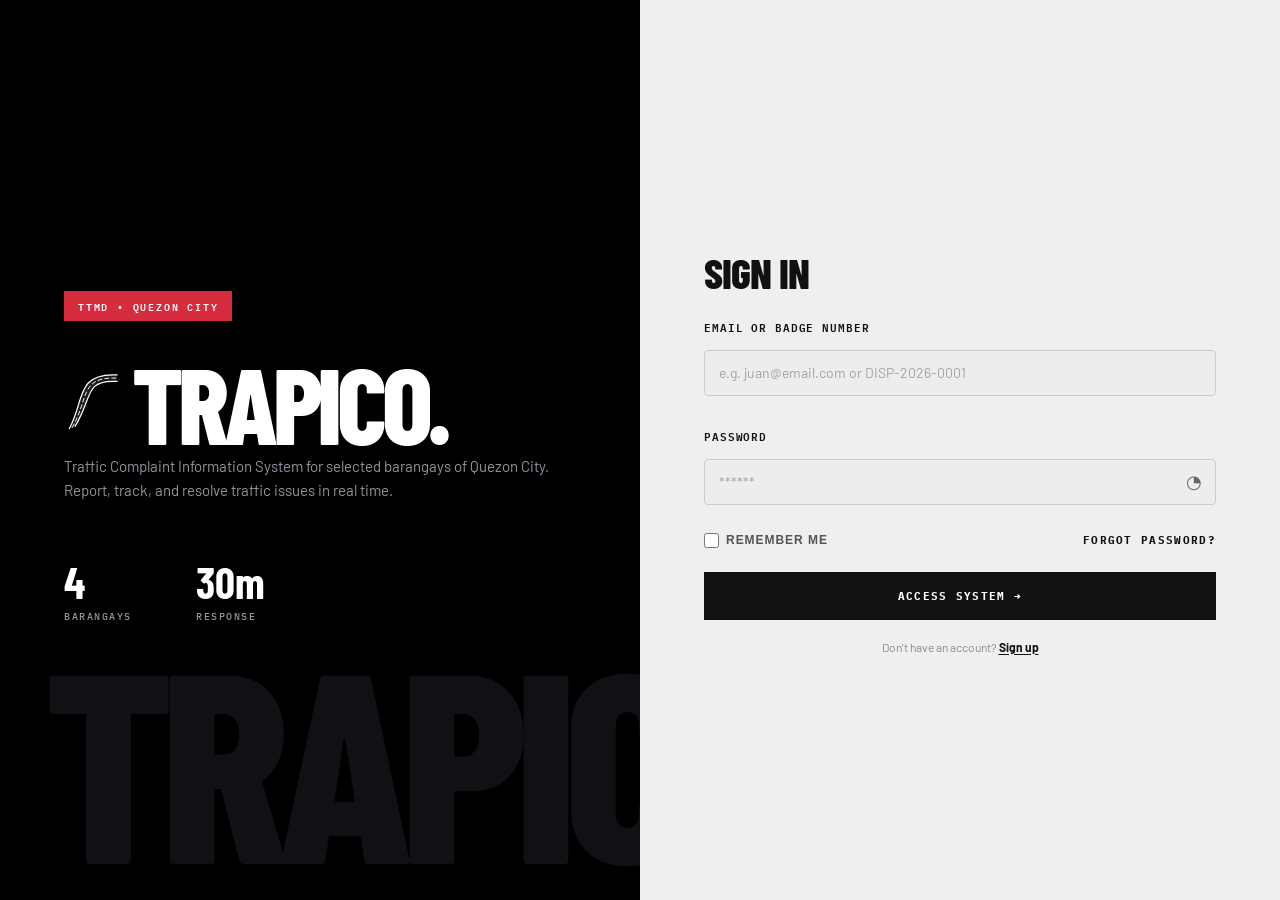
==== commit 9375a2ef: "hdfdfusfidv" ====
--- a/dispatch-login.html
+++ b/dispatch-login.html
@@ -60,7 +60,11 @@
           </div>
         </div>
 
-        <div class="login-actions-row">
+        <div class="login-actions-row" style="display:flex;justify-content:space-between;align-items:center">
+          <label style="display:flex;align-items:center;gap:7px;cursor:pointer;font-size:12px;font-weight:600;letter-spacing:0.08em;color:#555;user-select:none">
+            <input type="checkbox" id="remember-me" style="width:15px;height:15px;cursor:pointer;accent-color:#111" />
+            REMEMBER ME
+          </label>
           <a href="#" class="forgot-link" onclick="openForgotModal(event)">FORGOT PASSWORD?</a>
         </div>
 
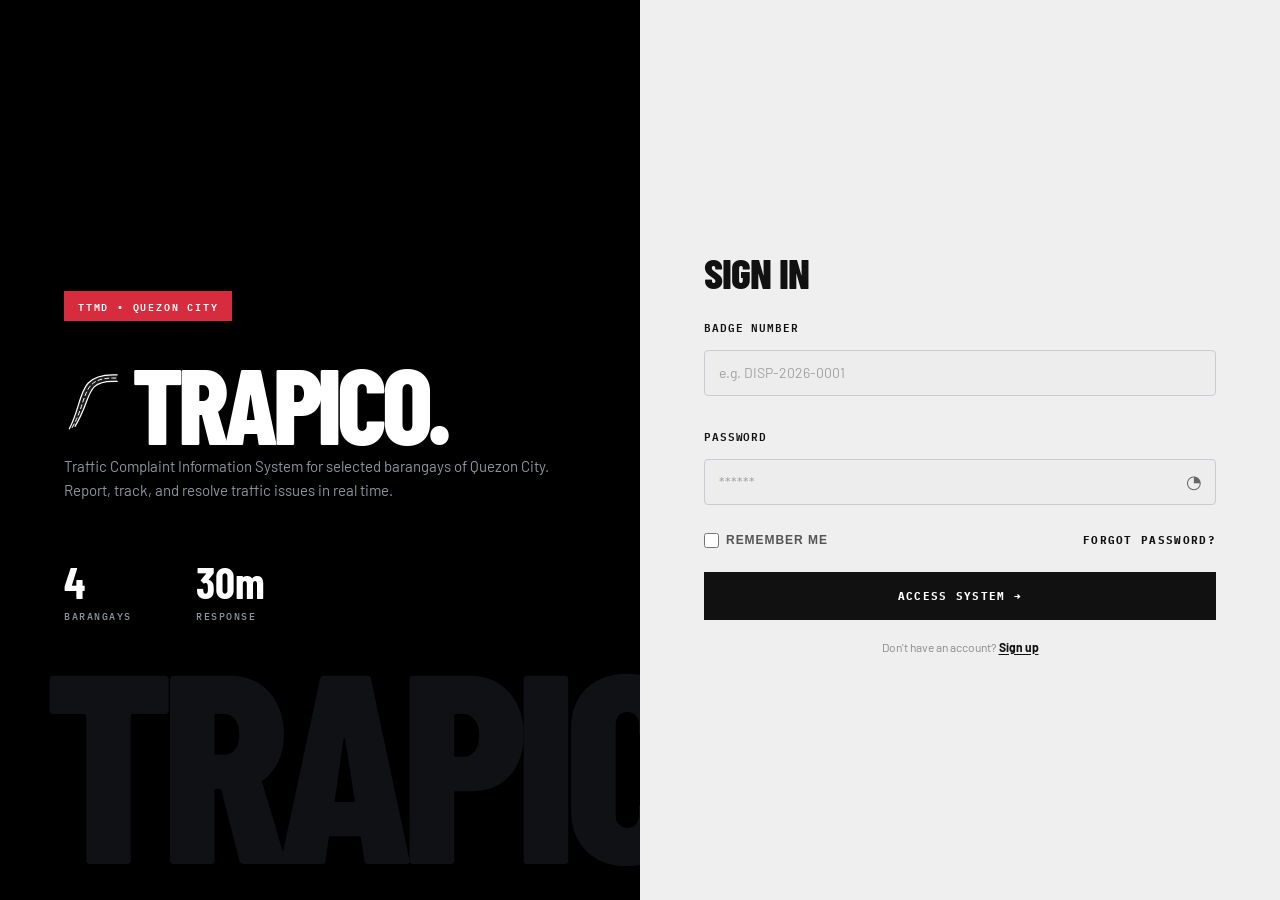
==== commit 4aaca677: "jdbjbdjfb" ====
--- a/dispatch-login.html
+++ b/dispatch-login.html
@@ -96,7 +96,7 @@
 
 <script src="data.js?v=20260510d"></script>
 <script src="api.js?v=20260510d"></script>
-<script src="login.js?v=20260510l"></script>
+<script src="login.js?v=20260604a"></script>
 <script>
   (function removeDispatchHealthCheck() {
     function cleanup() {
--- a/base.css
+++ b/base.css
@@ -3,9 +3,7 @@
 @media (max-width: 900px) {
   .main-content, .page-body {
     margin: 0;
-    padding: 0 0 0 0 !important;
-    max-width: 100vw;
-    width: 100vw;
+    max-width: 100%;
     box-sizing: border-box;
   }
   .card, .assigned-card, .active-job-card, .task-card, .stat-card, .dashboard-card {
@@ -78,7 +76,7 @@
 }
 
 @media (max-width: 700px) {
-  .stats-row { grid-template-columns: 1fr; }
+  .stats-row { grid-template-columns: 1fr 1fr; }
   .card, .assigned-card, .active-job-card, .task-card { padding: 12px !important; }
   .page-body { padding: 8px; }
   .card-head { flex-direction: column; align-items: flex-start; gap: 8px; }
@@ -99,7 +97,7 @@
   }
   .main-content { margin-left: 0 !important; }
   .topbar { flex-direction: row !important; height: 50px !important; min-height: 50px !important; padding: 0 6px !important; gap: 0 !important; }
-  .notif-panel { position: fixed !important; top: 55px !important; right: 8px !important; left: 8px !important; width: auto !important; min-width: 0 !important; max-height: calc(100dvh - 72px) !important; overflow-y: auto !important; z-index: 400 !important; -webkit-overflow-scrolling: touch; }
+  .notif-panel { position: fixed !important; top: 55px !important; right: 8px !important; left: 8px !important; width: auto !important; min-width: 0 !important; max-height: calc(100dvh - 72px) !important; overflow-y: auto !important; z-index: 1350 !important; -webkit-overflow-scrolling: touch; }
   .user-chip { padding: 4px 6px; }
   .stats-row { gap: 8px; }
   .stat-card-val { font-size: 24px; }
@@ -906,7 +904,7 @@
 .modal-overlay {
   position: fixed; inset: 0;
   background: rgba(0,0,0,0.6);
-  z-index: 500;
+  z-index: 2000;
   display: flex; align-items: center; justify-content: center;
   padding: 24px;
   backdrop-filter: blur(2px);
@@ -1281,7 +1279,8 @@
   /* Topbar title min font */
   #topbar-title { font-size: 18px; }
 
-  /* Notification panel: fixed to viewport so it doesn't overflow topbar's stacking context */
+  /* Notification panel: fixed to viewport so it doesn't overflow topbar's stacking context.
+     z-index 1350 places it above dispatch topbar (1200) but below open sidebar (1490-9999). */
   .notif-panel {
     position: fixed !important;
     top: 58px !important;
@@ -1291,7 +1290,7 @@
     min-width: 0 !important;
     max-height: calc(100dvh - 78px) !important;
     overflow-y: auto !important;
-    z-index: 400 !important;
+    z-index: 1350 !important;
     -webkit-overflow-scrolling: touch;
   }
 
--- a/login.css
+++ b/login.css
@@ -613,4 +613,12 @@
   .login-stats { gap: 24px; }
   .login-form-title { font-size: 34px; }
   .login-modal-title { font-size: 24px; }
+  /* Remember Me row: wrap on small phones */
+  .login-actions-row { flex-wrap: wrap; gap: 8px 12px; }
+}
+
+@media (max-width: 400px) {
+  .login-input { font-size: 16px !important; } /* prevent iOS zoom on focus */
+  .login-submit { min-height: 50px; font-size: 14px; }
+  .login-form-title { font-size: 30px; }
 }
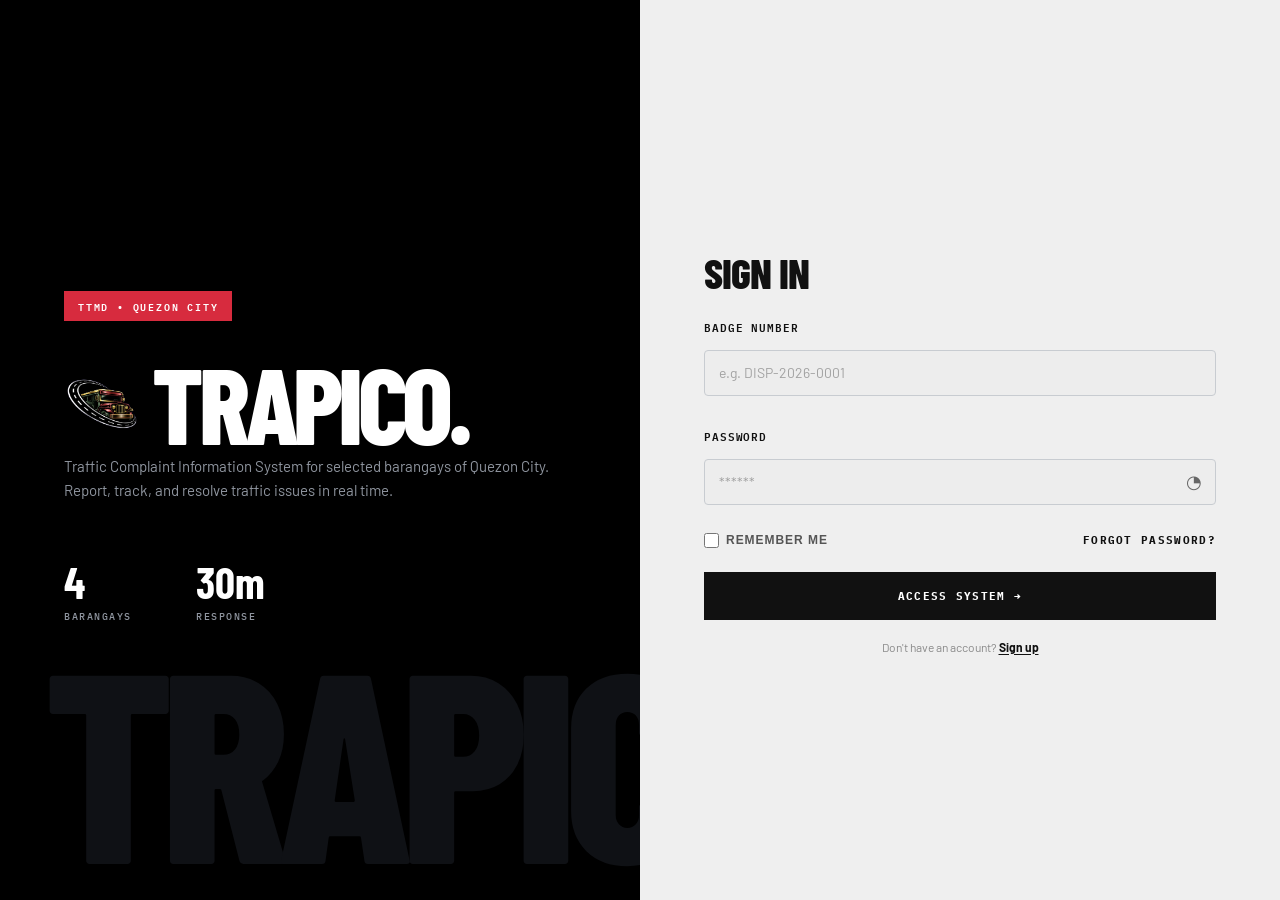
==== commit 2b6bbc17: "hvjhhjgfhjg" ====
--- a/dispatch-login.html
+++ b/dispatch-login.html
@@ -17,7 +17,7 @@
     <div class="login-left-inner">
       <div class="login-badge">TTMD • QUEZON CITY</div>
       <div style="display:flex;align-items:center;gap:14px;margin-bottom:4px">
-        <img src="/logo.svg" alt="TRAPICO" style="height:56px;width:auto;filter:brightness(0) invert(1);flex-shrink:0" onerror="this.style.display='none'" />
+        <img src="/new-logo.png" alt="TRAPICO" style="height:56px;width:auto;flex-shrink:0;object-fit:contain" />
         <h1 class="login-title" style="margin:0">TRAPICO.</h1>
       </div>
       <p class="login-sub">Traffic Complaint Information System for selected barangays of Quezon City. Report, track, and resolve traffic issues in real time.</p>
@@ -96,7 +96,7 @@
 
 <script src="data.js?v=20260510d"></script>
 <script src="api.js?v=20260510d"></script>
-<script src="login.js?v=20260604a"></script>
+<script src="login.js?v=20260604d"></script>
 <script>
   (function removeDispatchHealthCheck() {
     function cleanup() {
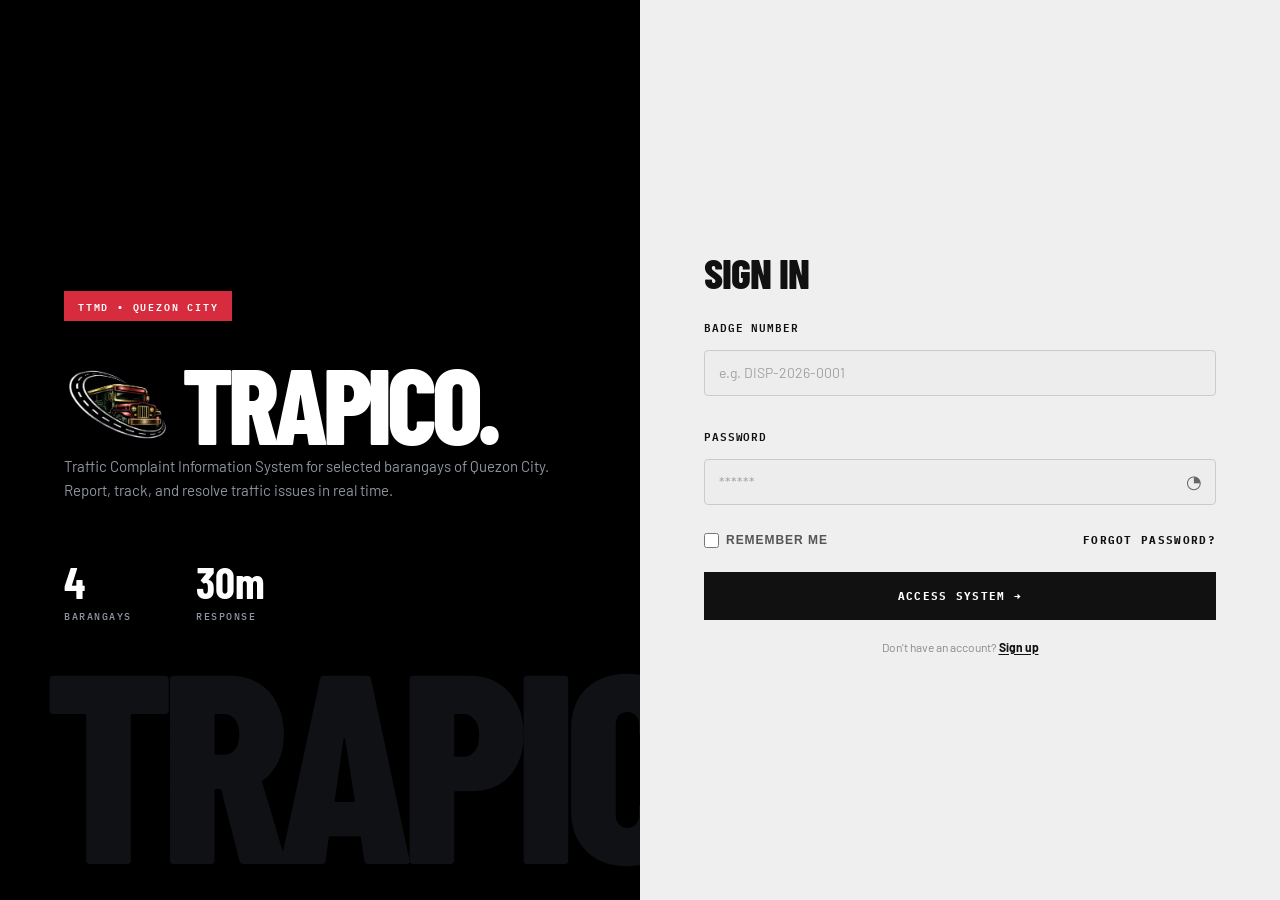
==== commit c0b5ecd7: "jhbfvbjvdbj" ====
--- a/dispatch-login.html
+++ b/dispatch-login.html
@@ -17,7 +17,7 @@
     <div class="login-left-inner">
       <div class="login-badge">TTMD • QUEZON CITY</div>
       <div style="display:flex;align-items:center;gap:14px;margin-bottom:4px">
-        <img src="/new-logo.png" alt="TRAPICO" style="height:56px;width:auto;flex-shrink:0;object-fit:contain" />
+        <img src="/new-logo.png" alt="TRAPICO" style="height:78px;width:auto;flex-shrink:0;object-fit:contain" />
         <h1 class="login-title" style="margin:0">TRAPICO.</h1>
       </div>
       <p class="login-sub">Traffic Complaint Information System for selected barangays of Quezon City. Report, track, and resolve traffic issues in real time.</p>
